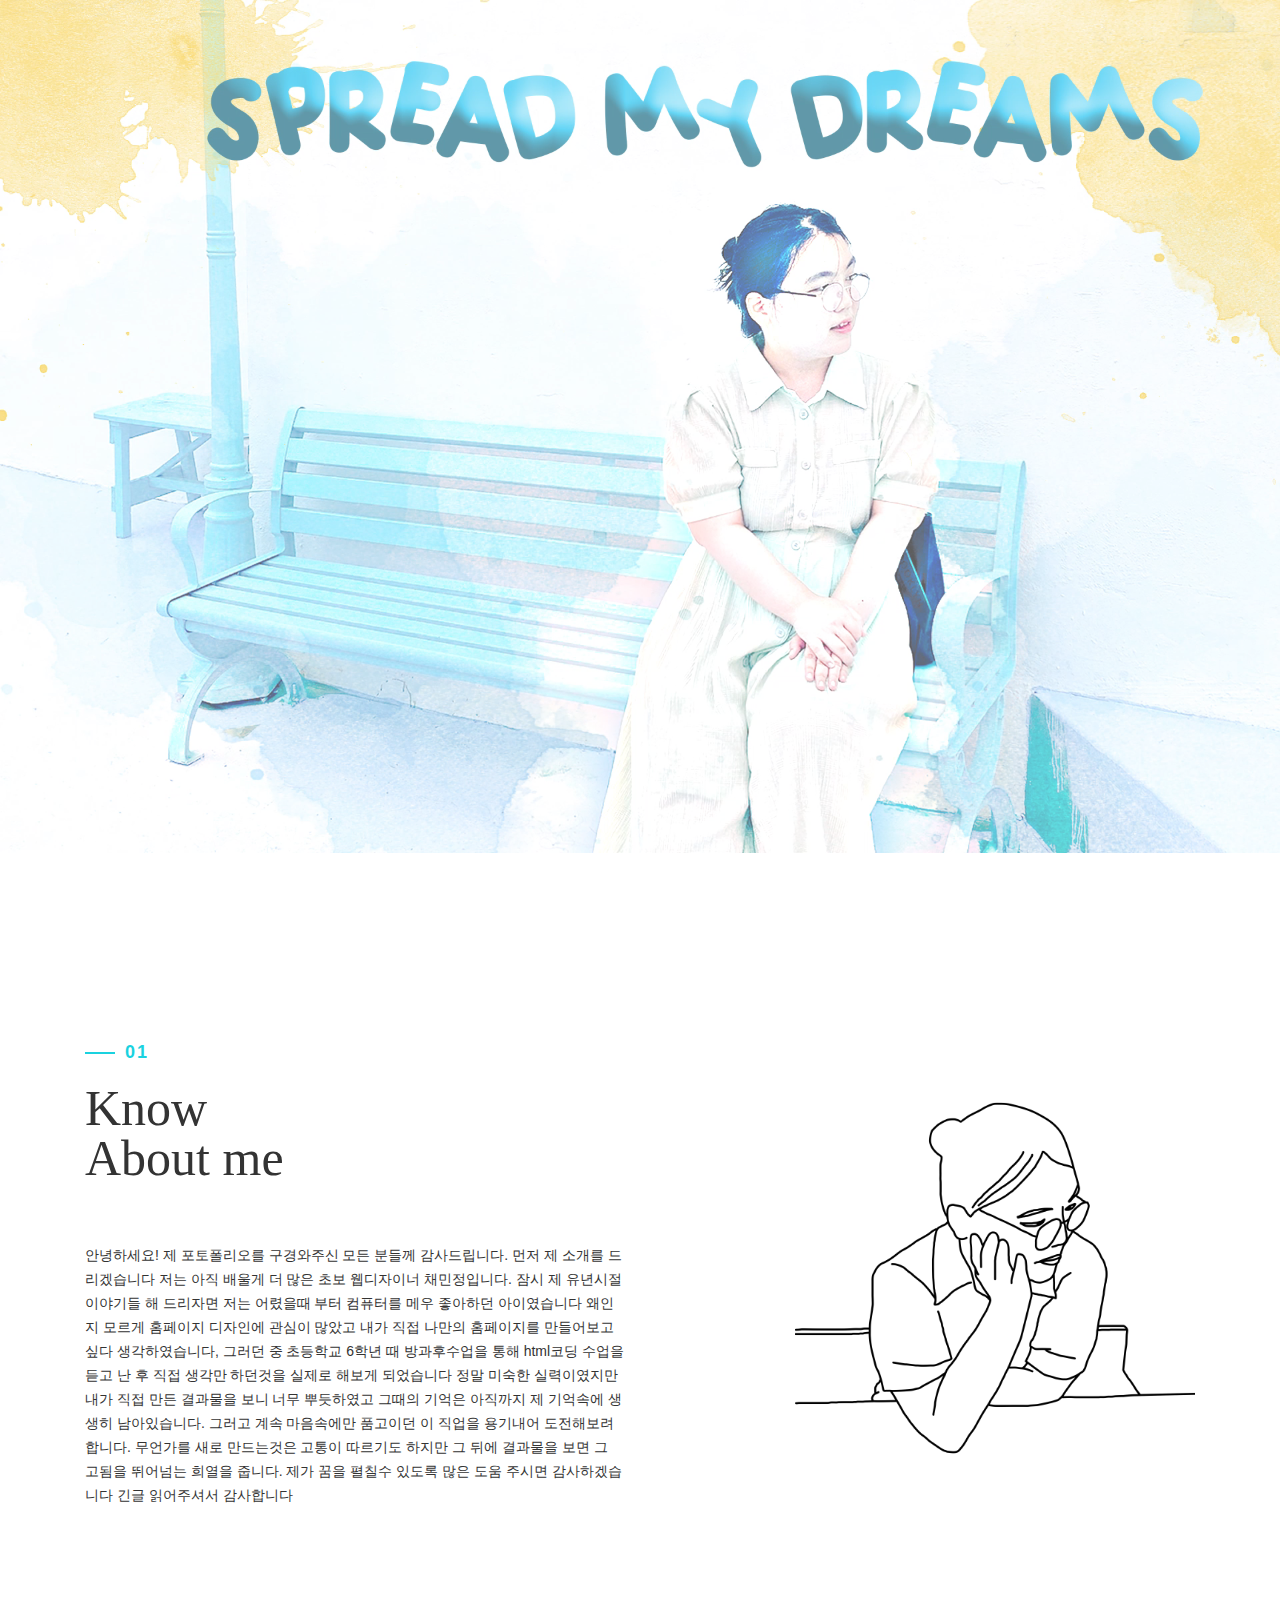
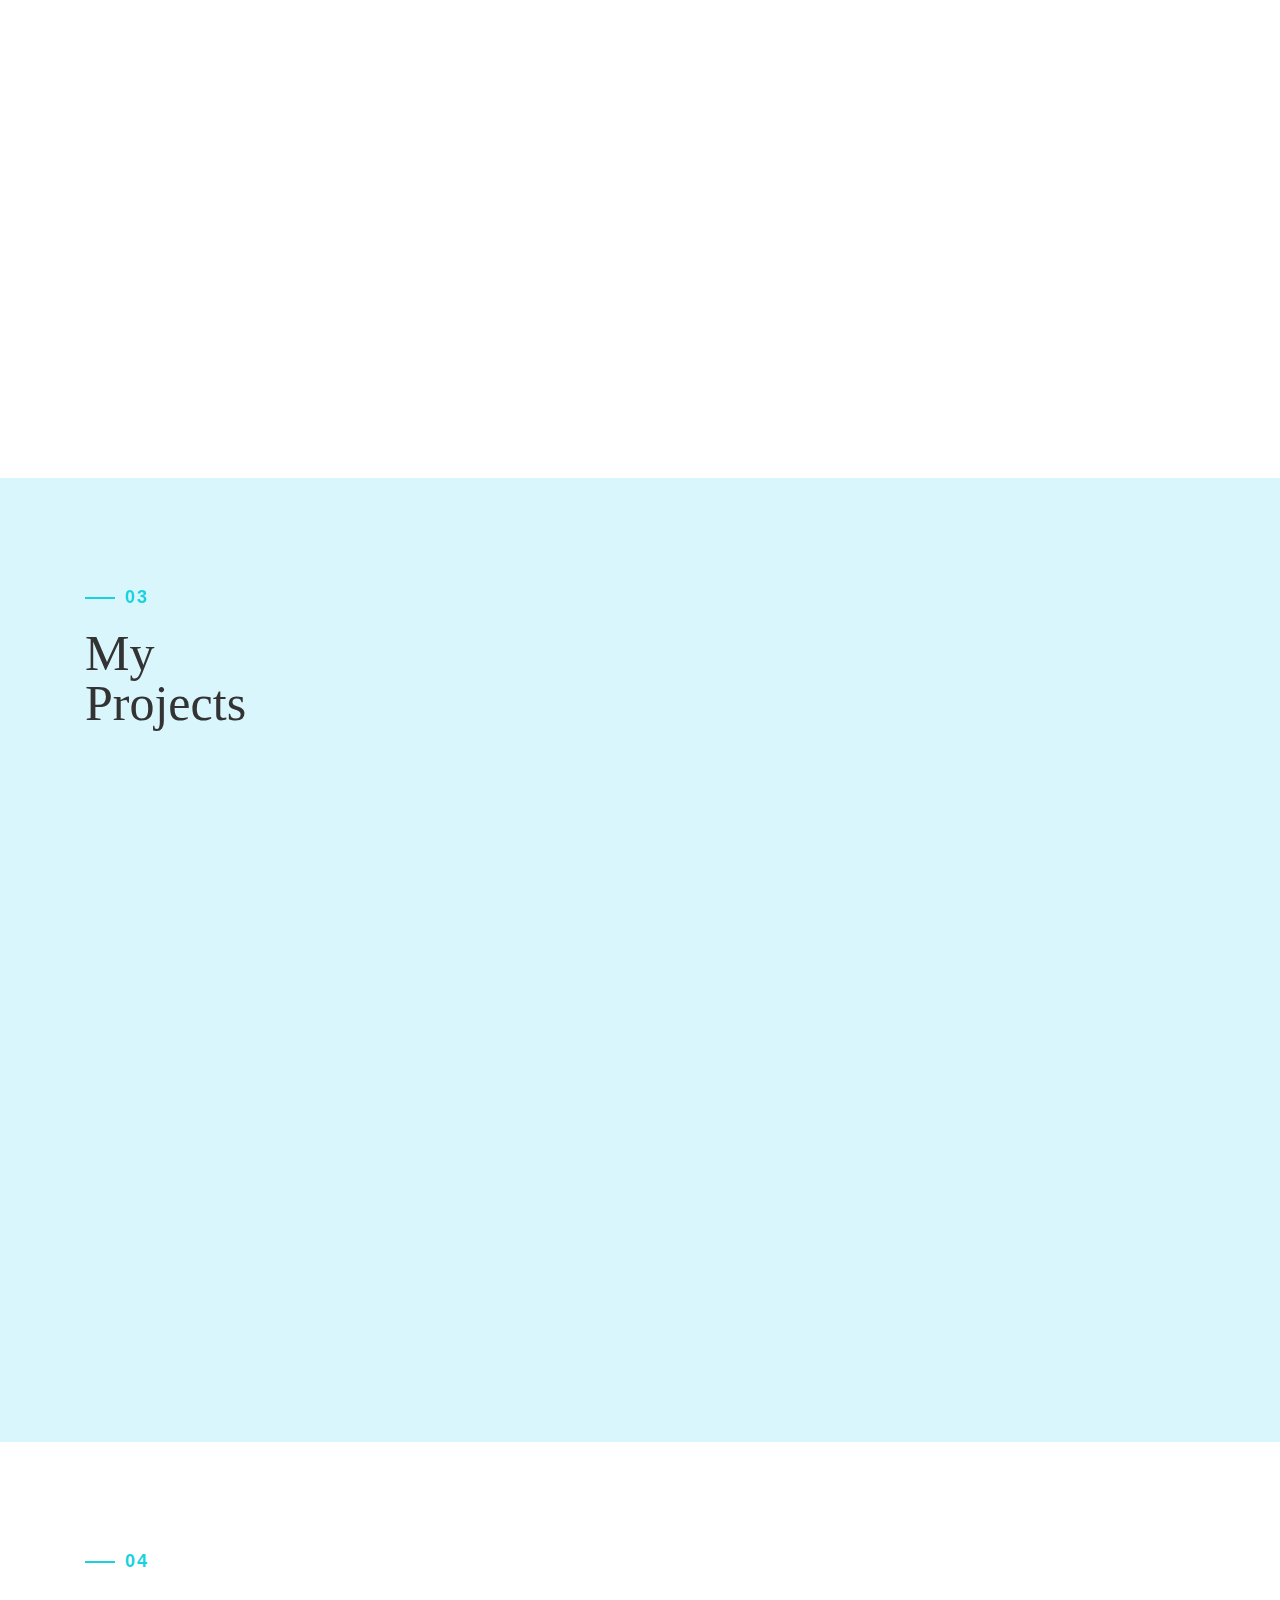
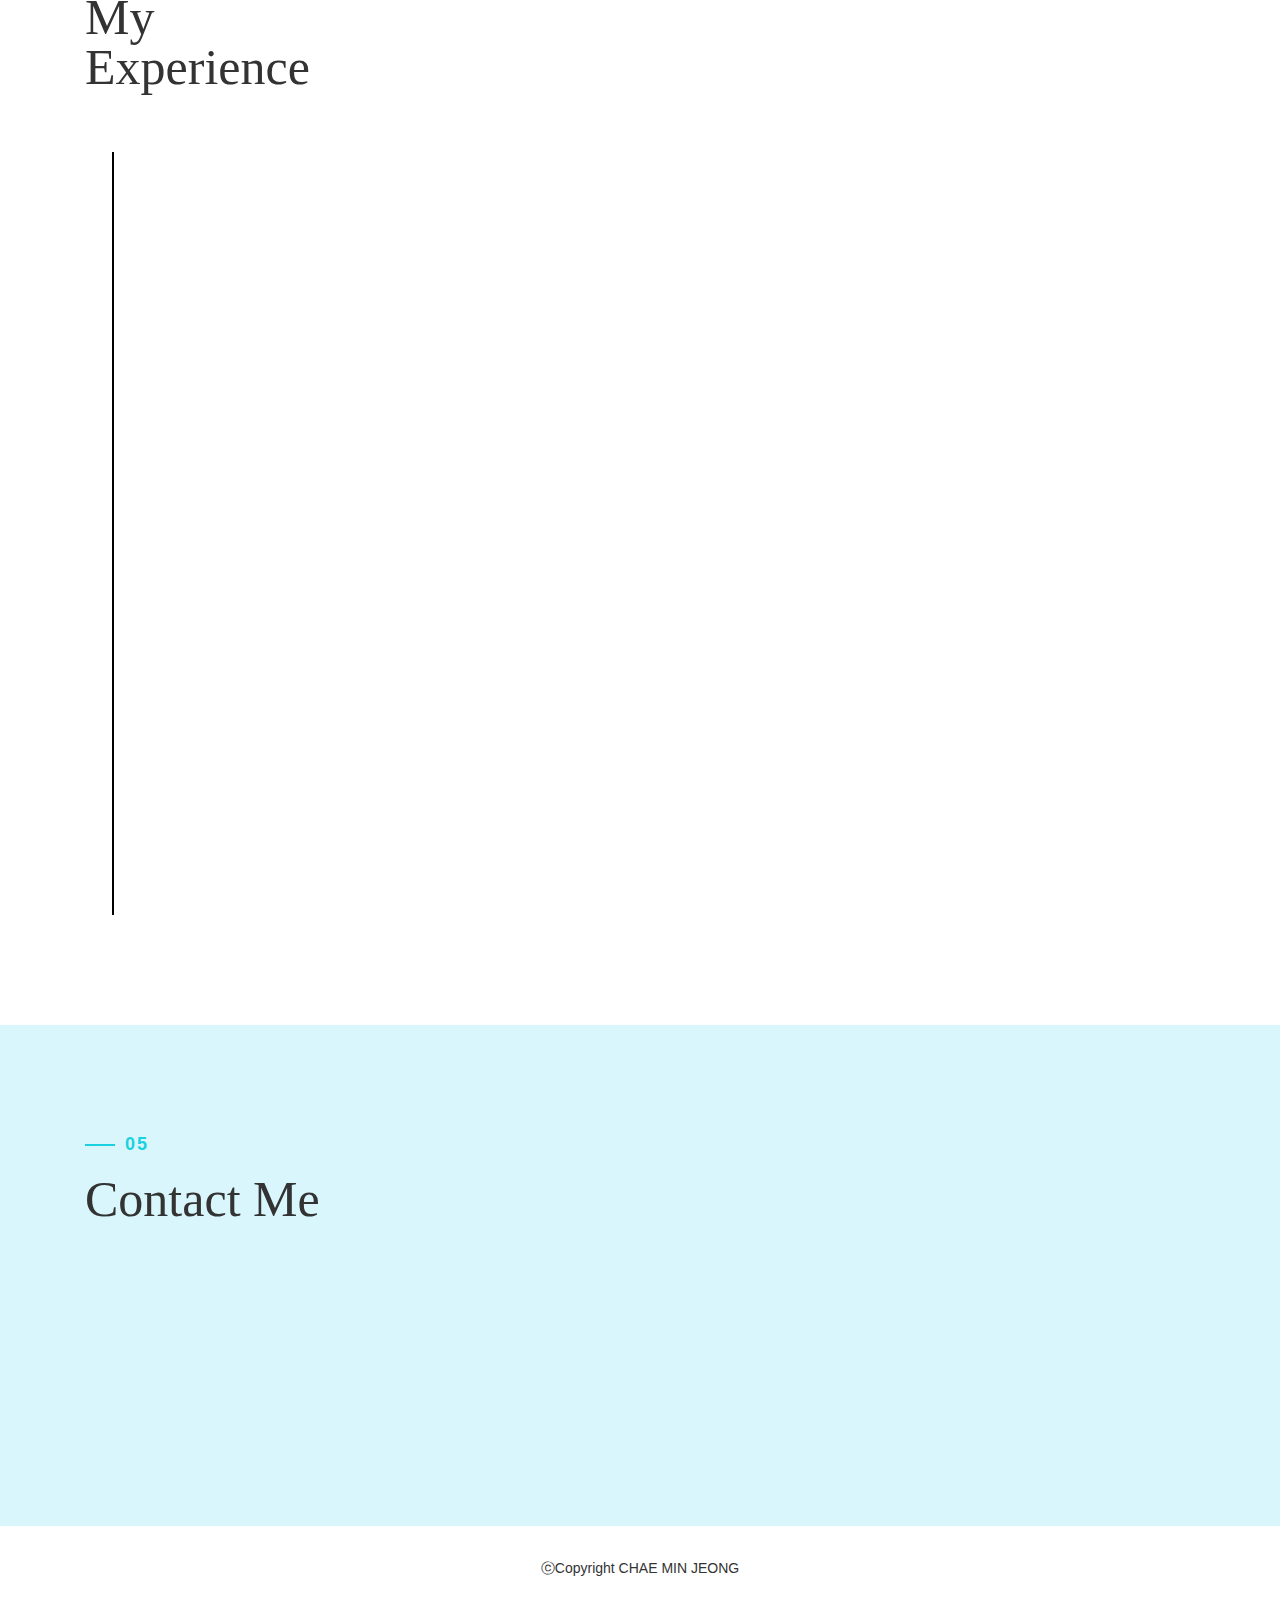
==== index.html @ 3c12cf96 "Add files via upload" ====
<!DOCTYPE html>
<html lang="en">

<head>
    <meta charset="utf-8">
    <meta http-equiv="X-UA-Compatible" content="IE=edge">
    <meta name="viewport" content="width=device-width, initial-scale=1">
    <title>CHAEMINJEONG</title>
    <link rel="icon" href="img/favicon.ico" type="image/x-icon">
    <!-- Bootstrap -->
    <link href="css/bootstrap.min.css" rel="stylesheet">
    <link href="ionicons/css/ionicons.min.css" rel="stylesheet">
    <link href="css/animate.min.css" rel="stylesheet">
    <link href="css/aos.css" rel="stylesheet">
    <!-- main style -->
    <link href="css/style.css" rel="stylesheet">
    <!-- HTML5 shim and Respond.js for IE8 support of HTML5 elements and media queries -->
    <!-- WARNING: Respond.js doesn't work if you view the page via file:// -->
    <!--[if lt IE 9]>
      <script src="https://oss.maxcdn.com/html5shiv/3.7.3/html5shiv.min.js"></script>
      <script src="https://oss.maxcdn.com/respond/1.4.2/respond.min.js"></script>
    <![endif]-->
</head>

<body>

    <!-- Preloader -->
    <div id="preloader">
        <div id="status">

            <div class="preloader" aria-busy="true" aria-label="Loading, please wait." role="progressbar">
            </div>

        </div>
    </div>
    <!-- ./Preloader -->

    <!-- home -->
    <div class="section" id="home" data-stellar-background-ratio="0.5">
        <video src="img/main.mp4" autoplay loop muted width="100%"></video>
    </div>
    <!-- ./home -->

    <!-- about -->
    <div class="section" id="about">
        <div class="container">
            <div class="col-md-6 text-div" data-aos="fade-up">
                <h4>01</h4>
                <h1 class="size-50">Know<br />About me</h1>
                <div class="h-50"></div>
                <p>
                    안녕하세요! 제 포토폴리오를 구경와주신 모든 분들께 감사드립니다. 먼저 제 소개를 드리겠습니다
                    저는 아직 배울게 더 많은 초보 웹디자이너 채민정입니다. 잠시 제 유년시절 이야기들 해 드리자면
                    저는 어렸을때 부터 컴퓨터를 메우 좋아하던 아이였습니다 왜인지 모르게 홈페이지 디자인에 관심이 많았고
                    내가 직접 나만의 홈페이지를 만들어보고 싶다 생각하였습니다, 그러던 중 초등학교 6학년 때 방과후수업을
                    통해 html코딩 수업을 듣고 난 후 직접 생각만 하던것을 실제로 해보게 되었습니다 정말 미숙한 실력이였지만
                    내가 직접 만든 결과물을 보니 너무 뿌듯하였고 그때의 기억은 아직까지 제 기억속에 생생히 남아있습니다.
                    그러고 계속 마음속에만 품고이던 이 직업을 용기내어 도전해보려 합니다. 무언가를 새로 만드는것은 고통이 따르기도
                    하지만 그 뒤에 결과물을 보면 그 고됨을 뛰어넘는 희열을 줍니다. 제가 꿈을 펼칠수 있도록 많은 도움 주시면 감사하겠습니다
                    긴글 읽어주셔서 감사합니다
                </p>
                <div class="h-50"></div>
                <div class="h-50"></div>
            </div>
            <div class="col-md-6 about-img-div">
                <img src="img/about.png" width="400" class="img-responsive" alt="" align="right" data-aos="fade-right"
                    data-aos-delay="0" />
            </div>
        </div>
    </div>
    <!-- ./about -->

    <!-- skill -->
    <div class="section" id="skill">
        <div class="container">
            <div class="col-md-12" data-aos="fade-up">
                <h4>02</h4>
                <h1 class="size-50">Skill</h1>
                <div class="h-50"></div>
            </div>
            <div class="col-md-3" data-aos="fade-up">
                <div class="chart" data-percent="85" data-aos="fade-up" data-aos-duration="1000">
                    <span class="title"><b>75%</b> <br> Photoshop</span>
                </div>
            </div>
            <div class="col-md-3" data-aos="fade-up">
                <div class="chart" data-percent="85" data-aos="fade-up" data-aos-duration="1000">
                    <span class="title"><b>75%</b> <br> Illustrator</span>
                </div>
            </div>
            <div class="col-md-3" data-aos="fade-up">
                <div class="chart" data-percent="70" data-aos="fade-up" data-aos-duration="1000">
                    <span class="title"><b>70%</b> <br> InDesign</span>
                </div>
            </div>
            <div class="col-md-3" data-aos="fade-up">
                <div class="chart" data-percent="80" data-aos="fade-up" data-aos-duration="1000">
                    <span class="title"><b>80%</b> <br> HTML/CSS</span>
                </div>
            </div>
        </div>
    </div>
    <!-- ./skill -->

    <!-- projects -->
    <div class="section" id="projects">
        <div class="container">
            <div class="col-md-12">
                <h4 class="color">03</h4>
                <h1 class="size-50 color">My <br /> Projects</h1>
            </div>
            <!-- main container -->
            <div class="main-container portfolio-inner clearfix">
                <!-- portfolio div -->
                <div class="portfolio-div">
                    <div class="portfolio">
                        <!-- portfolio_container -->
                        <div class="no-padding portfolio_container clearfix" data-aos="fade-up">
                            <!-- single work -->
                            <div class="col-md-12 brand1">
                                <div class="col-md-4 col-sm-6">
                                    <div class="portfolio_item"> <img src="img/portfolio/brand_image.jpg" alt="image"
                                            class="img-responsive" />

                                    </div>
                                </div>

                                <div class="col-md-8 col-sm-6">
                                    <div class="portfolio_item">
                                        <div class="portfolio_item">
                                            <div class="portfolio-border clearfix">
                                                <div class="item_info">
                                                    <h3>Fruits Factory</h3>
                                                    <p>
                                                        맛은물론 건강과 환경까지 생각한<br>
                                                        프리미엄 생과일주스 전문점 Fruits Factory 입니다
                                                    </p>
                                                    <p><a href="http://minjeongch.github.io/fruitsfactory"
                                                            target="_blank"
                                                            style="color:#333">http://minjeongch.github.io/fruitsfactory</a>
                                                    </p>
                                                    <div class="project_btn_box">
                                                        <a href="BI&BX/BI_BX_GUIDE.html" target="_blank"
                                                            class="project_btn">BI&amp;BX
                                                            Guide</a>
                                                        <a href="WEB GUIDE/WEB_GUIDE.html" target="_blank"
                                                            class="project_btn">Web Guide</a>
                                                        <a href="https://xd.adobe.com/view/3452b9d7-53e4-4ce3-bc5d-da7e7779f873-6101/"
                                                            target="_blank" class="project_btn">Mobile Site</a>
                                                        <a href="E-BOOK/e-book.html" target="_blank"
                                                            class="project_btn">E-Book</a>
                                                    </div>
                                                </div>
                                            </div>
                                        </div>
                                    </div>
                                </div>
                            </div>
                            <!-- end single work -->

                            <!-- single work -->
                            <div class="col-md-12 brand1">
                                <div class="col-md-4 col-sm-6">
                                    <div class="portfolio_item"> <img src="img/portfolio/bookcover_banner.jpg"
                                            alt="image" class="img-responsive" />

                                    </div>
                                </div>

                                <div class="col-md-8 col-sm-6">
                                    <div class="portfolio_item">
                                        <div class="portfolio_item">
                                            <div class="portfolio-border clearfix">
                                                <div class="item_info">
                                                    <h3>BOOK COVER</h3>
                                                    <p>
                                                        시간날때 조금씩 작업해본 책표지입니다<br>
                                                        주로 일러스트를 이용하여 작업하였고<br>
                                                        시간있으신 분들은 구경와주세요 감사합니다!
                                                    </p>
                                                    <div class="project_btn_box">
                                                        <a href="bookcover/bookcover.html" target="_blank"
                                                            class="project_btn">View Site</a>
                                                    </div>
                                                </div>
                                            </div>
                                        </div>
                                    </div>
                                </div>
                            </div>
                            <!-- end single work -->
                        </div>
                        <!-- end portfolio_container -->
                    </div>
                    <!-- portfolio -->
                </div>
                <!-- end portfolio div -->
            </div>
            <!-- end main container -->
        </div>
    </div>
    <!-- ./projects -->

    <!-- experience  -->
    <div class="section" id="experience">
        <div class="container">
            <div class="col-md-12">
                <h4>04</h4>
                <h1 class="size-50">My <br>Experience</h1>
                <div class="h-50"></div>
            </div>
            <div class="col-md-12">
                <ul class="timeline">
                    <li class="timeline-event" data-aos="fade-up">
                        <label class="timeline-event-icon"></label>
                        <div class="timeline-event-copy">
                            <p class="timeline-event-thumbnail">March 2014 - February 2017</p>
                            <h3>High School</h3>
                            <h4>Yemoon Girl's high school</h4>
                            <p>
                                예문여자고등학교를 2014년 3월에 입학하여 2017년 2월에 졸업하였습니다
                            </p>
                        </div>
                    </li>
                    <li class="timeline-event" data-aos="fade-up" data-aos-delay=".2">
                        <label class="timeline-event-icon"></label>
                        <div class="timeline-event-copy">
                            <p class="timeline-event-thumbnail">March 2017 - February 2021</p>
                            <h3>Kosin University</h3>
                            <h4>Depart of Food and Nutrition</h4>
                            <p>
                                2017년 3월 영도구에 위치한 고신대학교 식품영양학과를 입학하여 2021년 2월 졸업하였습니다<br>
                                현재 영양사자격증과 위생사 자격증을 소지중입니다
                            </p>
                        </div>
                    </li>
                    <li class="timeline-event" data-aos="fade-up" data-aos-delay=".4">
                        <label class="timeline-event-icon"></label>
                        <div class="timeline-event-copy">
                            <p class="timeline-event-thumbnail">March 2022 - August 2022</p>
                            <h3>Narae Design Academy</h3>
                            <h4>Take a step as a Web Designer</h4>
                            <p>
                                2022년 3월 28일 부터 2022년 8월 24일 까지 진행된 나래디자인학원 웹컨텐츠(UI&UX,영상편집)&쇼핑몰제작 과정을 수료하였습니다
                            </p>
                        </div>
                    </li>
                </ul>
            </div>
        </div>
    </div>
    <!-- ./experience -->

    <!-- contact -->
    <div class="section" id="contact">
        <div class="container">
            <div class="col-md-12">
                <h4>05</h4>
                <h1 class="size-50">Contact Me</h1>
                <div class="h-50"></div>
            </div>
            <div class="col-md-4" data-aos="fade-up">
                <i class="ion-android-phone-portrait"></i>
                <h3>Phone Number</h3>
                <p>+82 010 9439 8379</p>
            </div>
            <div class="col-md-4" data-aos="fade-up">
                <i class="ion-android-home"></i>
                <h3>Adress</h3>
                <p>
                    부산광역시 남구 홍곡로 343
                </p>
            </div>
            <div class="col-md-4" data-aos="fade-up">
                <i class="ion-ios-email"></i>
                <h3>Email</h3>
                <p>coalswjd1998@naver.com</p>
            </div>
        </div>
    </div>
    <!-- ./contact -->

    <!-- footer -->
    <div class="section" id="footer">
        <div class="container">
            <div class="col-md-12">
                <p>ⓒCopyright CHAE MIN JEONG</p>
            </div>
        </div>
    </div>
    <!-- ./contact -->

    <!-- jQuery -->
    <script src="js/jquery.js"></script>
    <!--  plugins  -->
    <script src="js/bootstrap.min.js"></script>
    <script src="js/plugins.js"></script>
    <script src="js/aos.js"></script>
    <script src="js/jquery.form.js"></script>
    <script src="js/jquery.validate.min.js"></script>
    <script src="js/jquery.easypiechart.min.js"></script>
    <!--차트 제이쿼리 소스-->

    <!--  main script  -->
    <script src="js/custom.js"></script>

</body>

</html>
---- css/style.css ----
/*
* Resume template
* Created by : Ahmed Essa
* website : www.ahmedessa.net
*/


/* Table of Content
==================================================
	- Google fonts & font family -
	- typography -
	- General -
    - Preloader -
	- Header -
    - home section -
    - About section -
    - projects section -
    - Skill section -
    - experience section -
    - Contact section -
    - Responsive media queries -
*/


/* Google fonts & font family
==================================================*/

@font-face {
    font-family: 'EarlyFontDiary';
    src: url('https://cdn.jsdelivr.net/gh/projectnoonnu/noonfonts_220508@1.0/EarlyFontDiary.woff2') format('woff2');
    font-weight: normal;
    font-style: normal;
}

@font-face {
    font-family: 'PyeongChangPeace-Light';
    src: url('https://cdn.jsdelivr.net/gh/projectnoonnu/noonfonts_2206-02@1.0/PyeongChangPeace-Light.woff2') format('woff2');
    font-weight: 300;
    font-style: normal;
}

/*
font-family: 'Lato', sans-serif;
font-family: 'Open Sans', sans-serif;
font-family: 'EarlyFontDiary';
*/


/* typography
==================================================*/

h1 {
    font-family: 'PyeongChangPeace-Light';
    font-size: 80px;
    line-height: 150%;
}

h4 {
    font-family: 'Lato', sans-serif;
    text-transform: capitalize;
    letter-spacing: 2px;
    position: relative;
    color: #1ad2df;
    margin-left: 40px;
    font-weight: 700;
}

h4:before {
    position: absolute;
    width: 30px;
    left: -40px;
    content: "";
    display: block;
    height: 2px;
    background: #1ad2df;
    top: 9px;
}


/* General
==================================================*/

body {
    font-family: 'Open Sans', sans-serif;
    font-size: 14px;
    line-height: 24px;
}

.size-50 {
    font-size: 50px;
    line-height: 50px
}

.h-50 {
    height: 50px;
}


/* preloader
==================================================*/

#preloader {
    position: fixed;
    top: 0;
    left: 0;
    right: 0;
    bottom: 0;
    background-color: #fff;
    z-index: 10000
}

#status,
.preloader {
    top: 50%;
    left: 50%;
    position: absolute
}

#status {
    width: 100px;
    height: 100px;
    background-repeat: no-repeat;
    background-position: center;
    margin: -50px 0 0 -50px
}

.preloader {
    height: 40px;
    width: 40px;
    margin-top: -20px;
    margin-left: -20px
}

.preloader:before {
    content: "";
    display: block;
    position: absolute;
    left: -1px;
    top: -1px;
    height: 100%;
    width: 100%;
    -webkit-animation: rotation 1s linear infinite;
    animation: rotation 1s linear infinite;
    border: 2px solid #425BB5;
    border-top: 2px solid transparent;
    border-radius: 100%
}

.preloader>.icon {
    position: absolute;
    top: 50%;
    left: 50%;
    height: 25px;
    width: 10.6px;
    margin-top: -12.5px;
    margin-left: -5.3px;
    -webkit-animation: wink 1s ease-in-out infinite alternate;
    animation: wink 1s ease-in-out infinite alternate
}

@media only screen and (min-width:768px) {
    .preloader {
        height: 60px;
        width: 60px;
        margin-top: -30px;
        margin-left: -30px
    }

    .preloader:before {
        left: -2px;
        top: -2px;
        border-width: 2px
    }

    .preloader>.icon {
        height: 37.5px;
        width: 15.9px;
        margin-top: -18.75px;
        margin-left: -7.95px
    }
}

@media only screen and (min-width:1200px) {
    .preloader {
        height: 60px;
        width: 60px;
        margin-top: -30px;
        margin-left: -30px
    }

    .preloader>.icon {
        height: 50px;
        width: 21.2px;
        margin-top: -25px;
        margin-left: -10.6px
    }
}

@-webkit-keyframes rotation {
    from {
        -webkit-transform: rotate(0);
        transform: rotate(0)
    }

    to {
        -webkit-transform: rotate(359deg);
        transform: rotate(359deg)
    }
}

@keyframes rotation {
    from {
        -webkit-transform: rotate(0);
        transform: rotate(0)
    }

    to {
        -webkit-transform: rotate(359deg);
        transform: rotate(359deg)
    }
}

@-webkit-keyframes wink {
    from {
        opacity: 0
    }

    to {
        opacity: 1
    }
}

@keyframes wink {
    from {
        opacity: 0
    }

    to {
        opacity: 1
    }
}


/* Header
==================================================*/

header {
    text-align: center;
    -webkit-transition: all .5s;
    transition: all .5s;
    height: 65px;
}

nav ul {
    display: inline-block;
    padding-left: 0;
    list-style: none;
    padding: 20px;
    margin-bottom: 0;
    -webkit-transition: all .5s;
    transition: all .5s;
}

nav li {
    display: inline-block;
    margin: 10px;
}

nav li a {
    text-transform: uppercase;
    letter-spacing: 2px;
    color: #444;
    font-size: 11px;
    font-weight: bold;
}

.bg-nav {
    background: #fff;
    border-bottom: 1px solid #f3f3f3
}

.bg-nav ul {
    padding: 10px 0;
}

a:focus {
    color: #444;
    text-decoration: none;
}

a:hover {
    color: #425BB5;
    text-decoration: none;
}

a.active {
    color: #425BB5;
}


/* home section
==================================================*/

#home video {
    display: block;
}

.table-cell {
    display: table-cell;
    vertical-align: middle;
}

.disply-table {
    display: table;
    height: 100vh;
}


/* about section
==================================================*/

#about {
    padding: 100px 0;
}

.about-img-div img {
    margin: 0 auto;
}

.about-border {
    position: absolute;
    border: 10px solid #425BB5;
    width: 400px;
    height: 400px;
    top: 40px;
    left: 50px;
    z-index: 1
}

.text-div {
    margin-top: 80px;
}

/* skill section
==================================================*/
#skill {
    padding: 100px 0;
}

.chart {
    width: 100%;
    text-align: center;
    position: relative;
}

.chart span.title {
    position: absolute;
    display: block;
    width: 100%;
    text-align: center;
    top: 50%;
    transform: translateY(-50%);
}

.chart span.title b {
    font-size: 20px;
}


/* projects section
==================================================*/

#projects {
    padding: 100px 0;
    background: #d9f6fc;
}

.portfolio .categories-grid span {
    font-size: 30px;
    margin-bottom: 30px;
    display: inline-block;
}

.portfolio .categories-grid .categories ul li {
    list-style: none;
    margin: 20px 0;
}

.portfolio .categories-grid .categories ul li a {
    display: inline-block;
    color: #60606e;
    padding: 0 10px;
    margin: 0 14px;
    -webkit-transition: all .2s ease-in-out .2s;
    transition: all .2s ease-in-out .2s;
}

.portfolio .categories-grid .categories ul li a:hover,
.portfolio .categories-grid .categories ul li a:focus {
    text-decoration: none;
}

.portfolio .categories-grid .categories ul li a.active {
    background-color: #1ad2df;
    padding: 0px 20px;
    color: white;
    text-decoration: none;
}

.portfolio_filter {
    padding-left: 0;
}

.portfolio_item {
    position: relative;
    overflow: hidden;
    display: block;
    margin-bottom: 30px;
}

.portfolio_item .portfolio_item_hover {
    position: absolute;
    top: 0px;
    left: 0px;
    height: 100%;
    width: 100%;
    background-color: #425BB5;
    -webkit-transform: translateY(100%);
    transform: translateY(100%);
    opacity: 0;
    -webkit-transition: all .2s ease-in-out;
    transition: all .2s ease-in-out;
    color: #333;
}

.portfolio_item .portfolio_item_hover .item_info {
    text-align: center;
    position: absolute;
    top: 50%;
    left: 50%;
    -webkit-transform: translate(-50%, -50%);
    transform: translate(-50%, -50%);
    padding: 10px;
    width: 100%;
    font-weight: bold;
}

.portfolio_item .portfolio_item_hover .item_info span {
    display: block;
    color: #fff;
    font-size: 18px;
    -webkit-transform: translateY(-100px);
    transform: translateY(-100px);
    -webkit-transition: all .3s ease-in-out .3s;
    transition: all .3s ease-in-out .3s;
    opacity: 0;
}

.portfolio_item .portfolio_item_hover .item_info em {
    font-style: normal;
    display: inline-block;
    background-color: #1ad2df;
    padding: 5px 20px;
    color: #fff;
    margin-top: 10px;
    -webkit-transform: translateY(100px);
    transform: translateY(100px);
    -webkit-transition: all .3s ease-in-out .3s;
    transition: all .3s ease-in-out .3s;
    opacity: 0;
    font-size: 10px;
    letter-spacing: 2px;
}

.portfolio_item:hover .portfolio_item_hover {
    opacity: 1;
    -webkit-transform: translateX(0);
    transform: translateX(0);
}

.portfolio_item:hover .item_info em,
.portfolio_item:hover .item_info span {
    opacity: 1;
    -webkit-transform: translateX(0);
    transform: translateX(0);
}

.portfolio .categories-grid .categories ul li {
    float: left;
}

.portfolio .categories-grid .categories ul li a {
    padding: 0 10px;
    -webkit-transition: all .2s ease-in-out .2s;
    transition: all .2s ease-in-out .2s;
}

.portfolio_filter {
    padding-left: 0;
    display: inline-block;
    margin: 0 auto;
    text-align: center;
}

.portfolio-padding {
    padding: 50px 0;
}

.portfolio-inner {
    padding-bottom: 0 !important;
    padding-top: 227px;
}

.portfolio_container .col-md-12 {
    padding-left: 0;
    padding-right: 0;
}

.project_btn {
    display: inline-block;
    padding: 5px 20px;
    background: #1ad2df;
    color: #fff;
}

.project_btn:hover {
    color: #1ad2df;
    background: #fff;
}

.project_btn_box {
    text-align: left;
    padding-top: 20px;
}


/* experience section
==================================================*/

#experience {
    padding: 100px 0;
}

.experience-row {
    padding: 20px 0;
    border-bottom: 1px solid #ddd;
}

.experience-row h3 {
    font-family: 'Lato', sans-serif;
    text-transform: capitalize;
    letter-spacing: 2px;
    color: #425BB5;
    font-size: 16px;
    font-weight: bold
}

.experience-row p {
    color: #888;
    margin-top: 20px;
    font-size: 15px;
}

.experience-row .date {
    color: #000;
    font-size: 17px;
}

.timeline {
    padding-left: 0;
    list-style: none;
    position: relative;
}

.timeline:before {
    background-color: black;
    content: '';
    margin-left: -1px;
    position: absolute;
    top: 0;
    left: 2em;
    width: 2px;
    height: 100%;
}

.timeline-event {
    position: relative;
}

.timeline-event:hover .timeline-event-icon {
    -webkit-transform: rotate(-45deg);
    transform: rotate(-45deg);
    background-color: #1ad2df;
}

.timeline-event:hover .timeline-event-thumbnail {
    box-shadow: inset 40em 0 0 0 #1ad2df;
}

.timeline-event-copy {
    padding: 2em;
    position: relative;
    top: -1.875em;
    left: 4em;
    width: 100%;
}

.timeline-event-copy h3 {
    font-size: 1.75em;
}

.timeline-event-copy h4 {
    font-size: 1.2em;
    margin-bottom: 1.2em;
}

.timeline-event-copy strong {
    font-weight: 700;
}

.timeline-event-copy p:not(.timeline-event-thumbnail) {
    padding-bottom: 1.2em;
}

.timeline-event-icon {
    -webkit-transition: -webkit-transform 0.2s ease-in;
    transition: -webkit-transform 0.2s ease-in;
    transition: transform 0.2s ease-in;
    transition: transform 0.2s ease-in, -webkit-transform 0.2s ease-in;
    -webkit-transform: rotate(45deg);
    transform: rotate(45deg);
    background-color: #1ad2df;
    outline: 10px solid #f3f3f3;
    display: block;
    margin: 0.5em 0.5em 0.5em -0.5em;
    position: absolute;
    top: 0;
    left: 2em;
    width: 1em;
    height: 1em;
}

.timeline-event-thumbnail {
    -moz-transition: box-shadow 0.5s ease-in 0.1s;
    -o-transition: box-shadow 0.5s ease-in 0.1s;
    -webkit-transition: box-shadow 0.5s ease-in;
    -webkit-transition: box-shadow 0.5s ease-in 0.1s;
    transition: box-shadow 0.5s ease-in 0.1s;
    color: white;
    font-size: 12px;
    font-weight: bold;
    background-color: black;
    box-shadow: inset 0 0 0 0em #1ad2df;
    display: inline-block;
    margin-bottom: 1.2em;
    padding: 0.25em 1em 0.2em 1em;
}


/* contact
==================================================*/

#contact {
    padding: 100px 0;
    background: #d9f6fc;
}

#contact-form input,
#contact-form textarea {
    height: 50px;
    margin-bottom: 10px;
    border-radius: 0;
}

#contact-form label {
    display: block;
    margin-bottom: .2em;
    font-size: 13px;
    line-height: 13px;
    font-size: 1.3rem;
    line-height: 1.3rem;
    color: #000;
}

#contact-form label.error {
    margin-top: 10px;
    margin-bottom: 1em;
    font-size: 12px;
    line-height: 12px;
    font-size: 1.2rem;
    line-height: 1.2rem;
    color: #D33E43;
    margin-left: 10px
}

#contact .col-md-4 {
    text-align: center;
}

#contact i {
    font-size: 50px;
}


/* footer
==================================================*/

#footer {
    padding: 30px 0;
}

#footer p {
    margin-bottom: 0;
    text-align: center;
}


/* Responsive media queries
==================================================*/

@media (max-width: 991px) {
    .portfolio .categories-grid .categories ul li a {
        padding: 0 2px;
    }

    .project_btn {
        margin: 2px;
    }
}

@media (max-width: 768px) {
    .timeline-event-copy {
        width: 90%;
        left: 2em;
    }
}

@media (max-width: 500px) {
    h1 {
        font-family: 'Playfair Display', serif;
        font-size: 50px;
        line-height: 50px;
    }

    #home,
    .disply-table {
        height: 600px;
    }

    .about-border {
        width: 265px;
    }

    .portfolio .categories-grid .categories ul li {
        list-style: none;
        margin: 10px 0;
    }
}

@media (max-width: 425px) {
    nav ul {
        padding: 20px 0;
    }

    nav li {
        margin: 6px;
    }

    nav li a {
        font-size: 10px;
    }
}

@media (max-width: 374px) {
    nav ul {
        width: 100%;
    }

    nav {
        display: none;
    }

    .about-border {
        display: none;
    }
}

@media (max-width: 320px) {
    header {
        height: auto;
    }
}
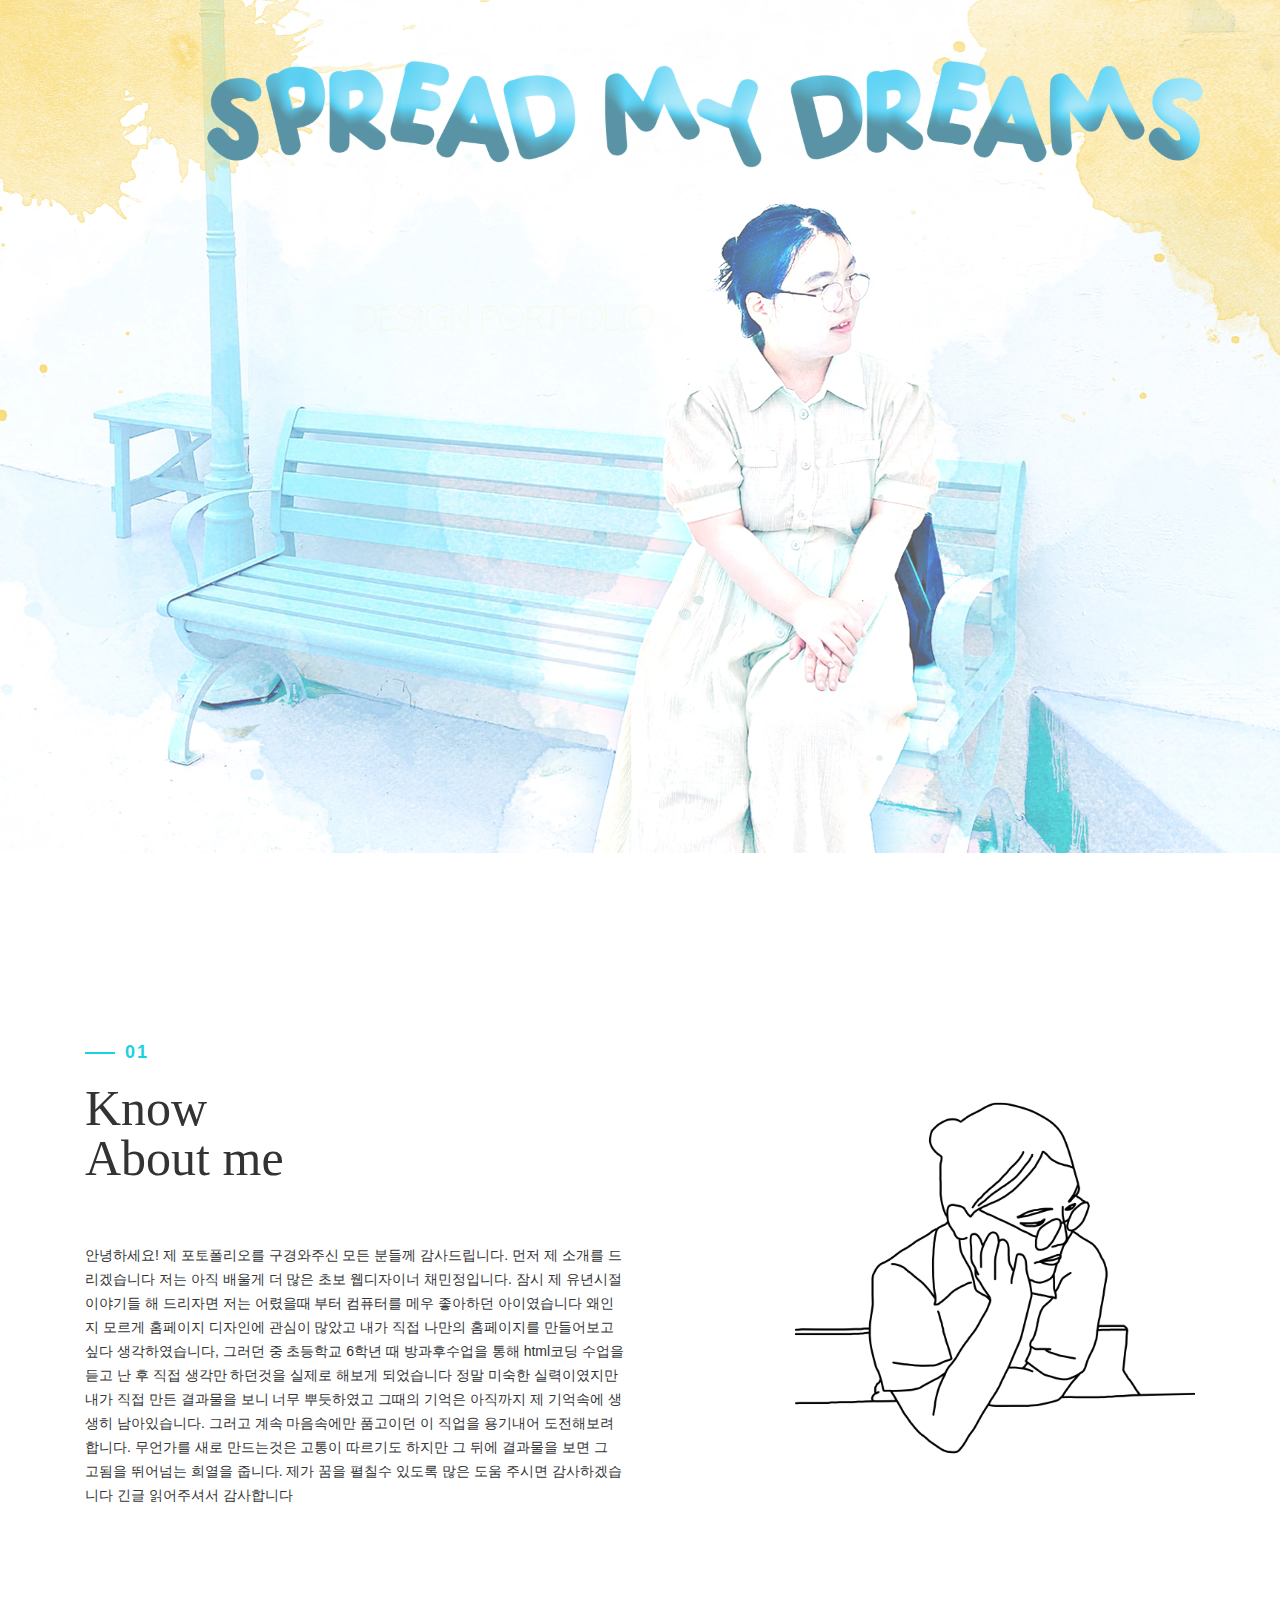
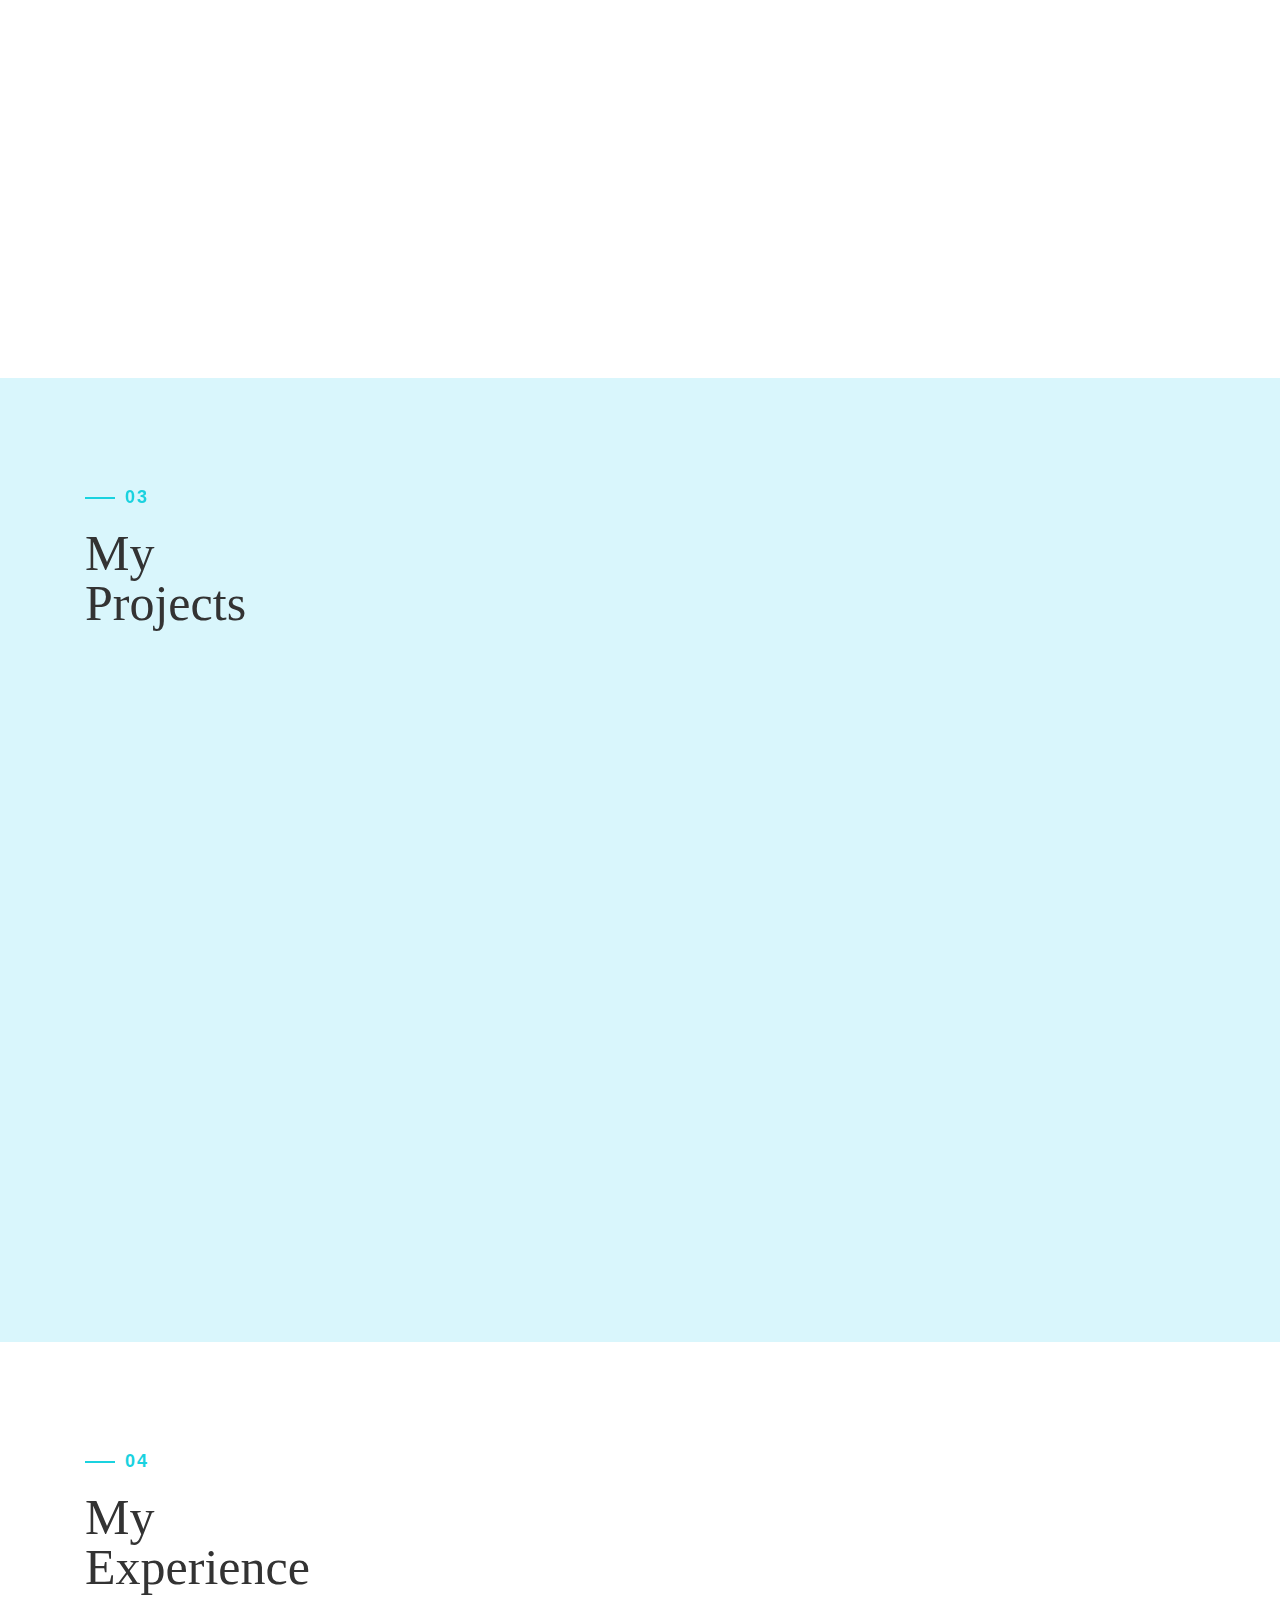
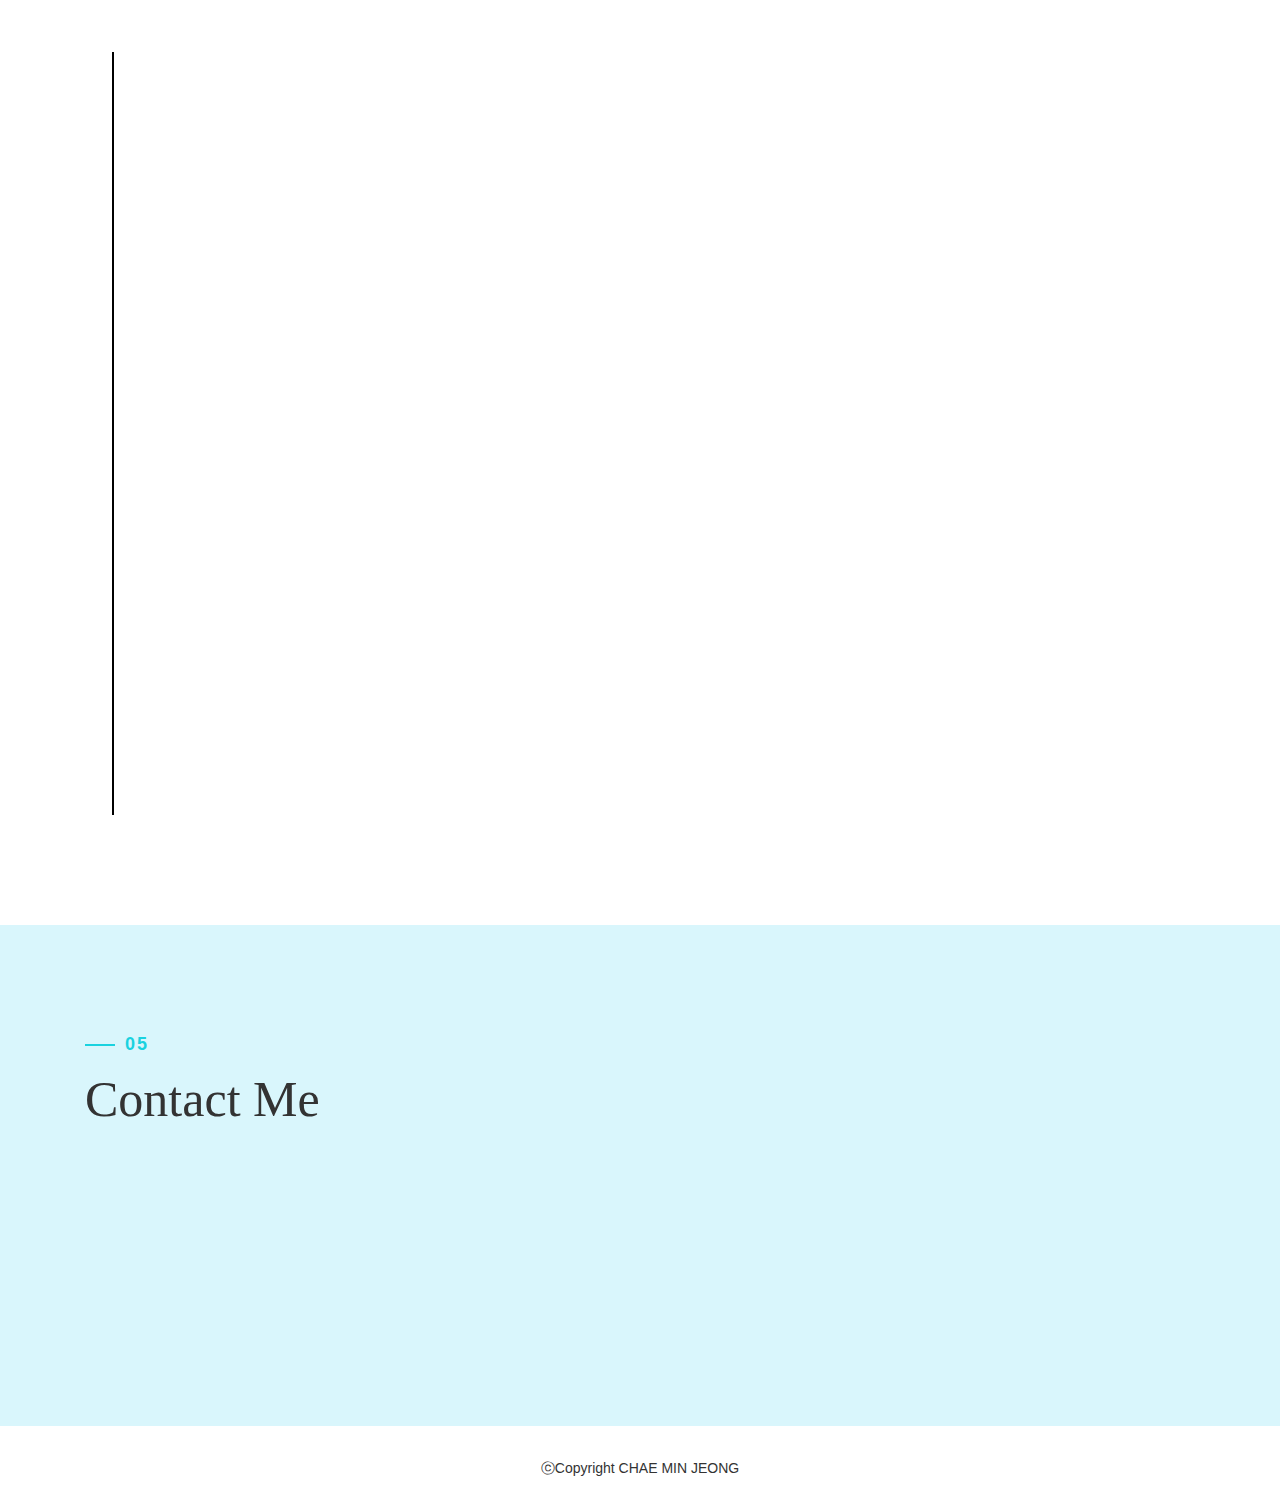
==== commit c1a3074e: "Add files via upload" ====
--- a/index.html
+++ b/index.html
@@ -59,8 +59,6 @@
                     하지만 그 뒤에 결과물을 보면 그 고됨을 뛰어넘는 희열을 줍니다. 제가 꿈을 펼칠수 있도록 많은 도움 주시면 감사하겠습니다
                     긴글 읽어주셔서 감사합니다
                 </p>
-                <div class="h-50"></div>
-                <div class="h-50"></div>
             </div>
             <div class="col-md-6 about-img-div">
                 <img src="img/about.png" width="400" class="img-responsive" alt="" align="right" data-aos="fade-right"
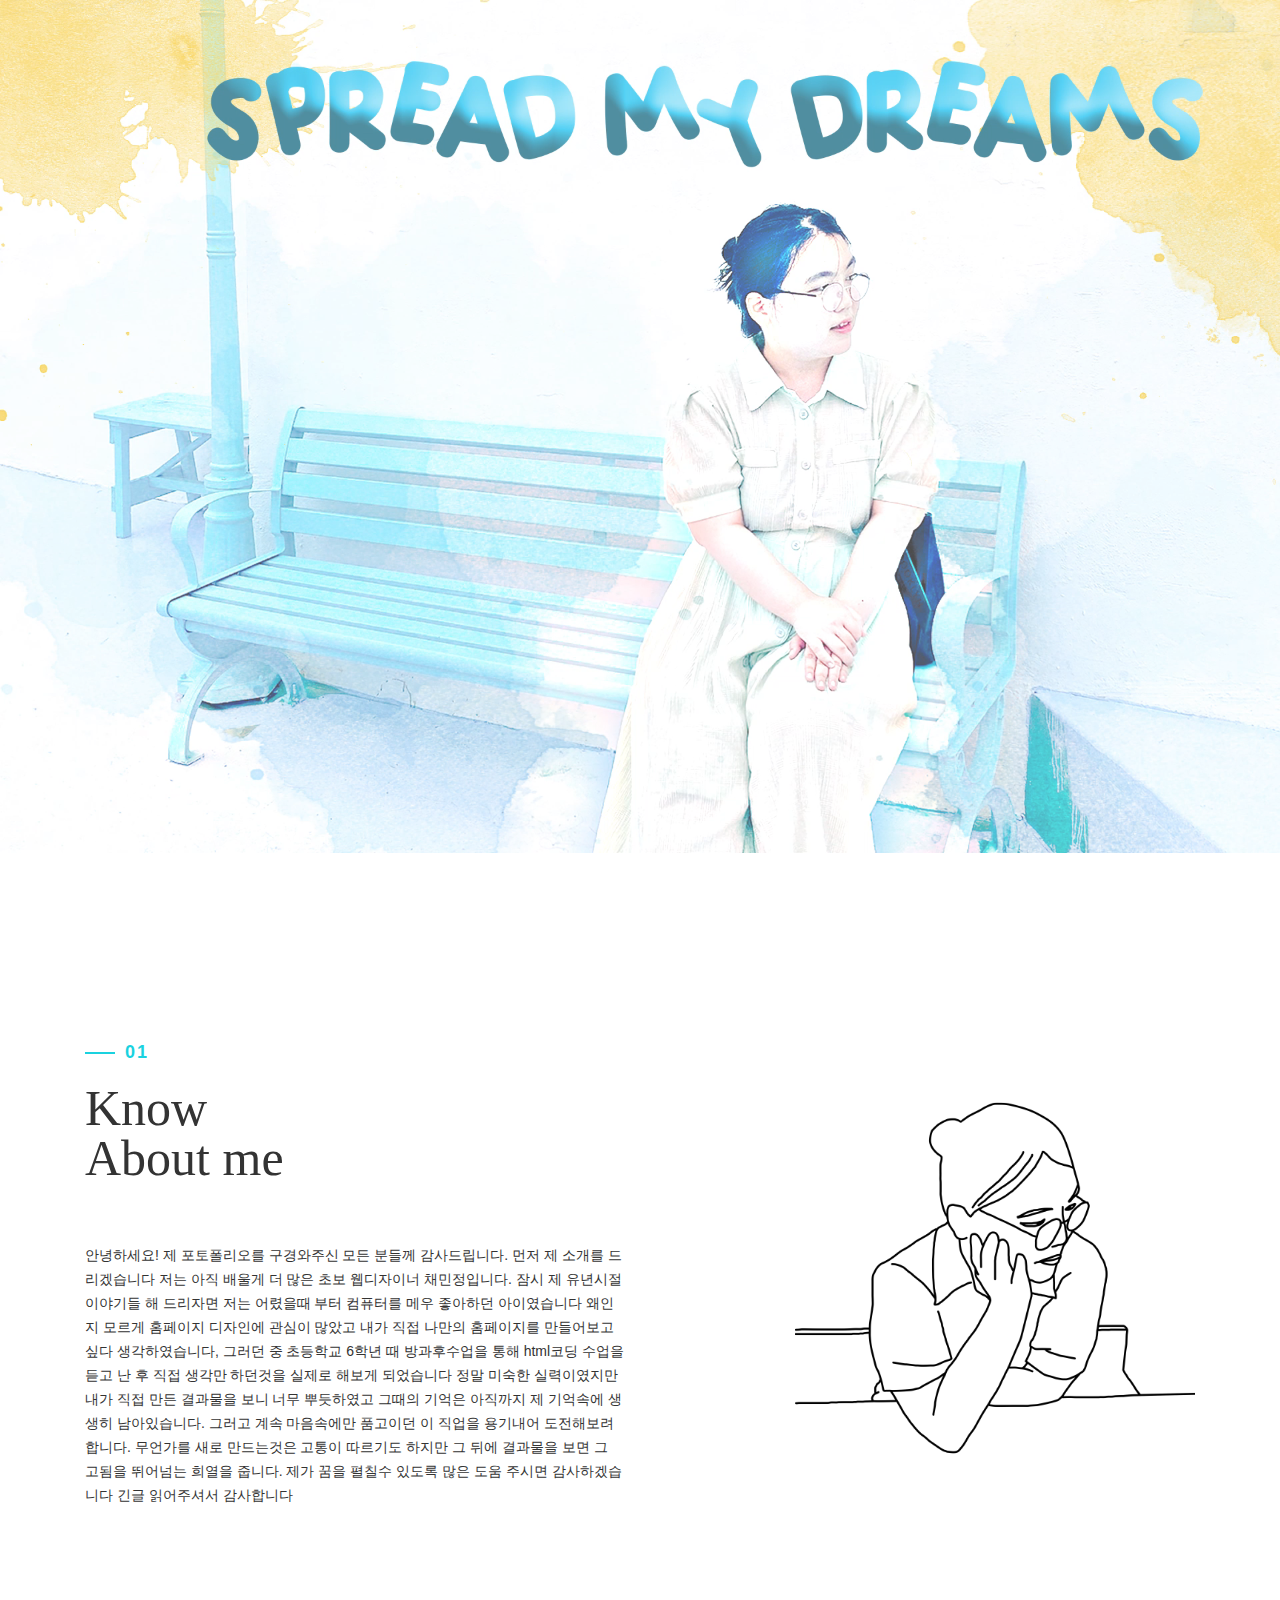
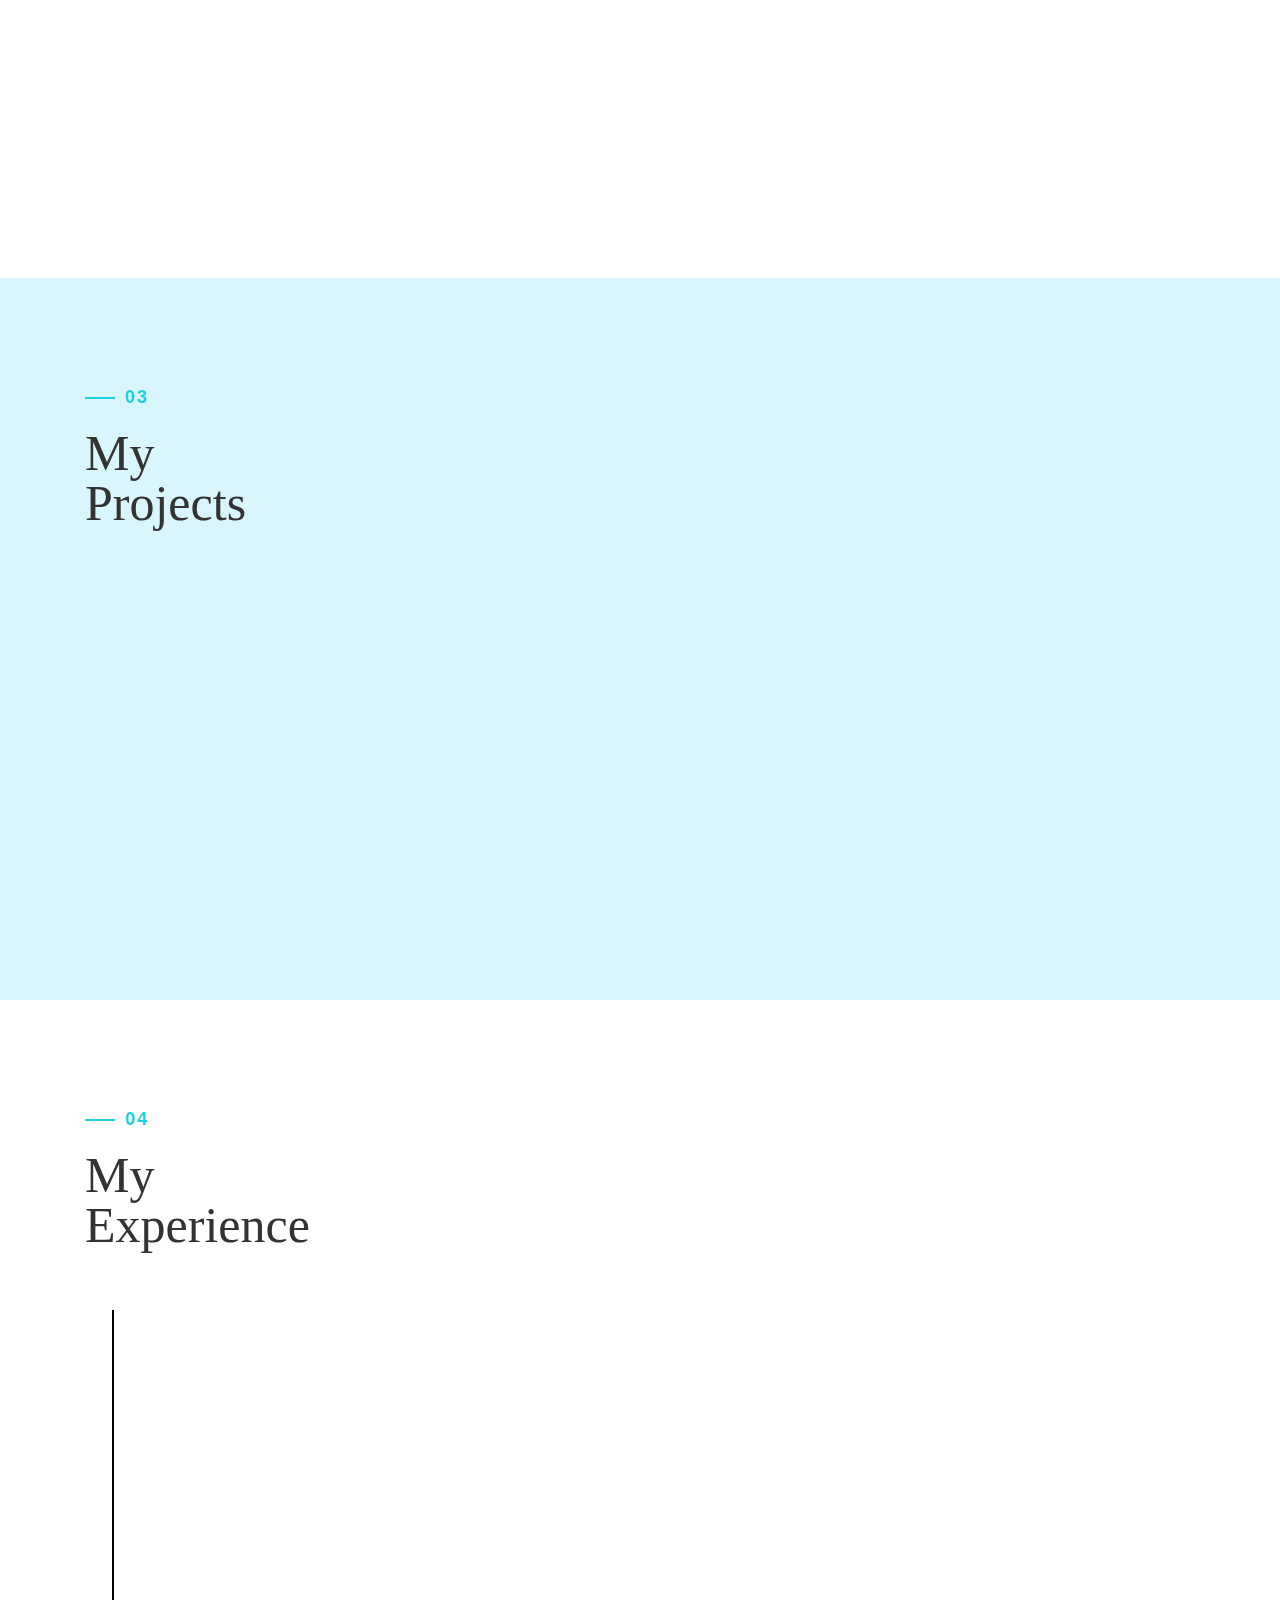
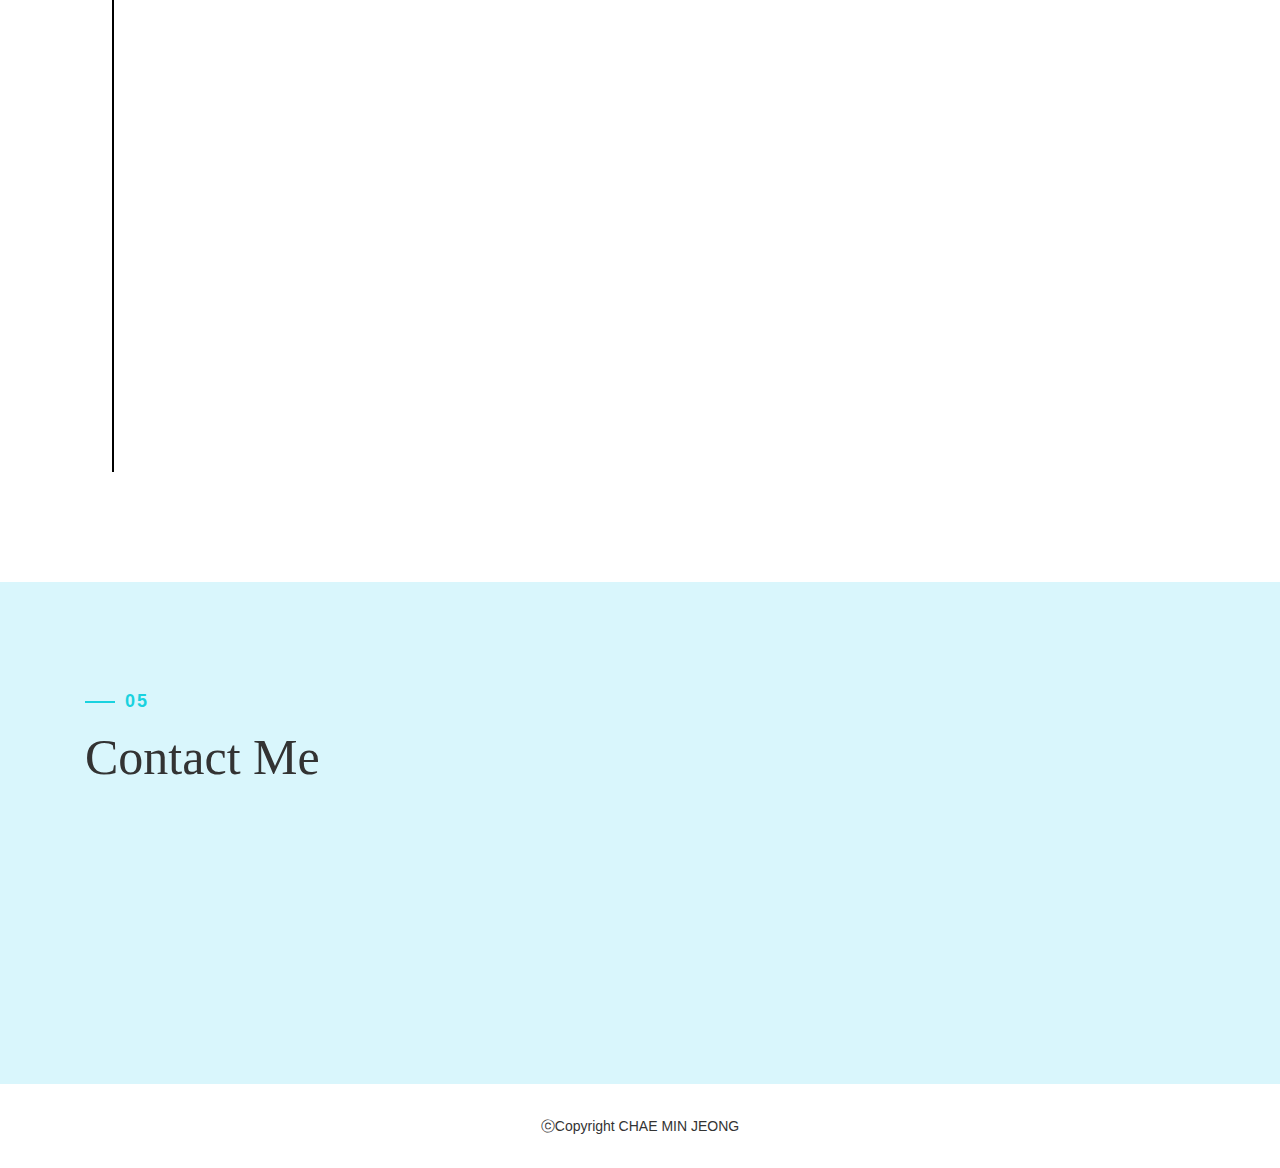
==== commit dedb5a46: "Add files via upload" ====
--- a/index.html
+++ b/index.html
@@ -155,38 +155,6 @@
                                 </div>
                             </div>
                             <!-- end single work -->
-
-                            <!-- single work -->
-                            <div class="col-md-12 brand1">
-                                <div class="col-md-4 col-sm-6">
-                                    <div class="portfolio_item"> <img src="img/portfolio/bookcover_banner.jpg"
-                                            alt="image" class="img-responsive" />
-
-                                    </div>
-                                </div>
-
-                                <div class="col-md-8 col-sm-6">
-                                    <div class="portfolio_item">
-                                        <div class="portfolio_item">
-                                            <div class="portfolio-border clearfix">
-                                                <div class="item_info">
-                                                    <h3>BOOK COVER</h3>
-                                                    <p>
-                                                        시간날때 조금씩 작업해본 책표지입니다<br>
-                                                        주로 일러스트를 이용하여 작업하였고<br>
-                                                        시간있으신 분들은 구경와주세요 감사합니다!
-                                                    </p>
-                                                    <div class="project_btn_box">
-                                                        <a href="bookcover/bookcover.html" target="_blank"
-                                                            class="project_btn">View Site</a>
-                                                    </div>
-                                                </div>
-                                            </div>
-                                        </div>
-                                    </div>
-                                </div>
-                            </div>
-                            <!-- end single work -->
                         </div>
                         <!-- end portfolio_container -->
                     </div>
--- a/css/style.css
+++ b/css/style.css
@@ -344,7 +344,7 @@
 /* skill section
 ==================================================*/
 #skill {
-    padding: 100px 0;
+    padding-bottom: 100px;
 }
 
 .chart {
@@ -508,7 +508,8 @@
 
 .portfolio-inner {
     padding-bottom: 0 !important;
-    padding-top: 227px;
+    padding-top: 100px;
+    clear: both;
 }
 
 .portfolio_container .col-md-12 {
@@ -737,14 +738,9 @@
 
 @media (max-width: 500px) {
     h1 {
-        font-family: 'Playfair Display', serif;
+        font-family: 'PyeongChangPeace-Light';
         font-size: 50px;
         line-height: 50px;
-    }
-
-    #home,
-    .disply-table {
-        height: 600px;
     }
 
     .about-border {
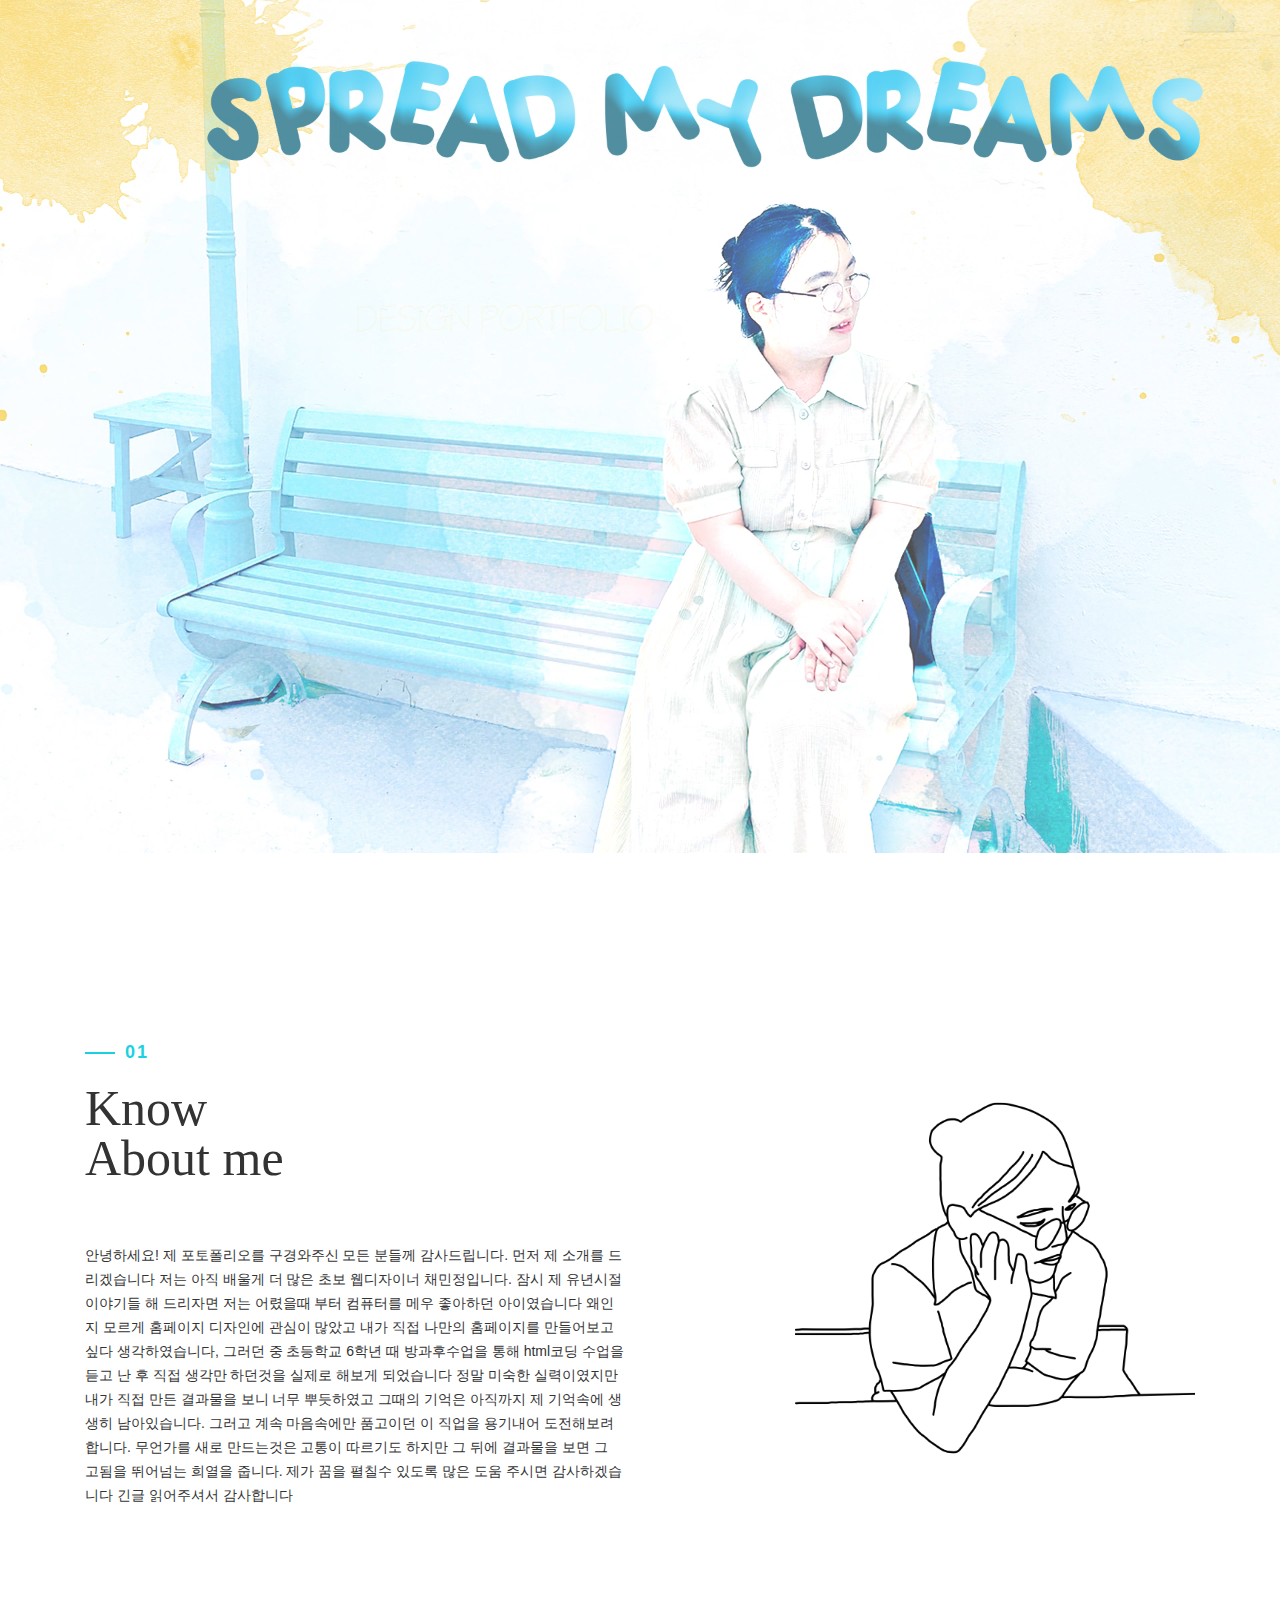
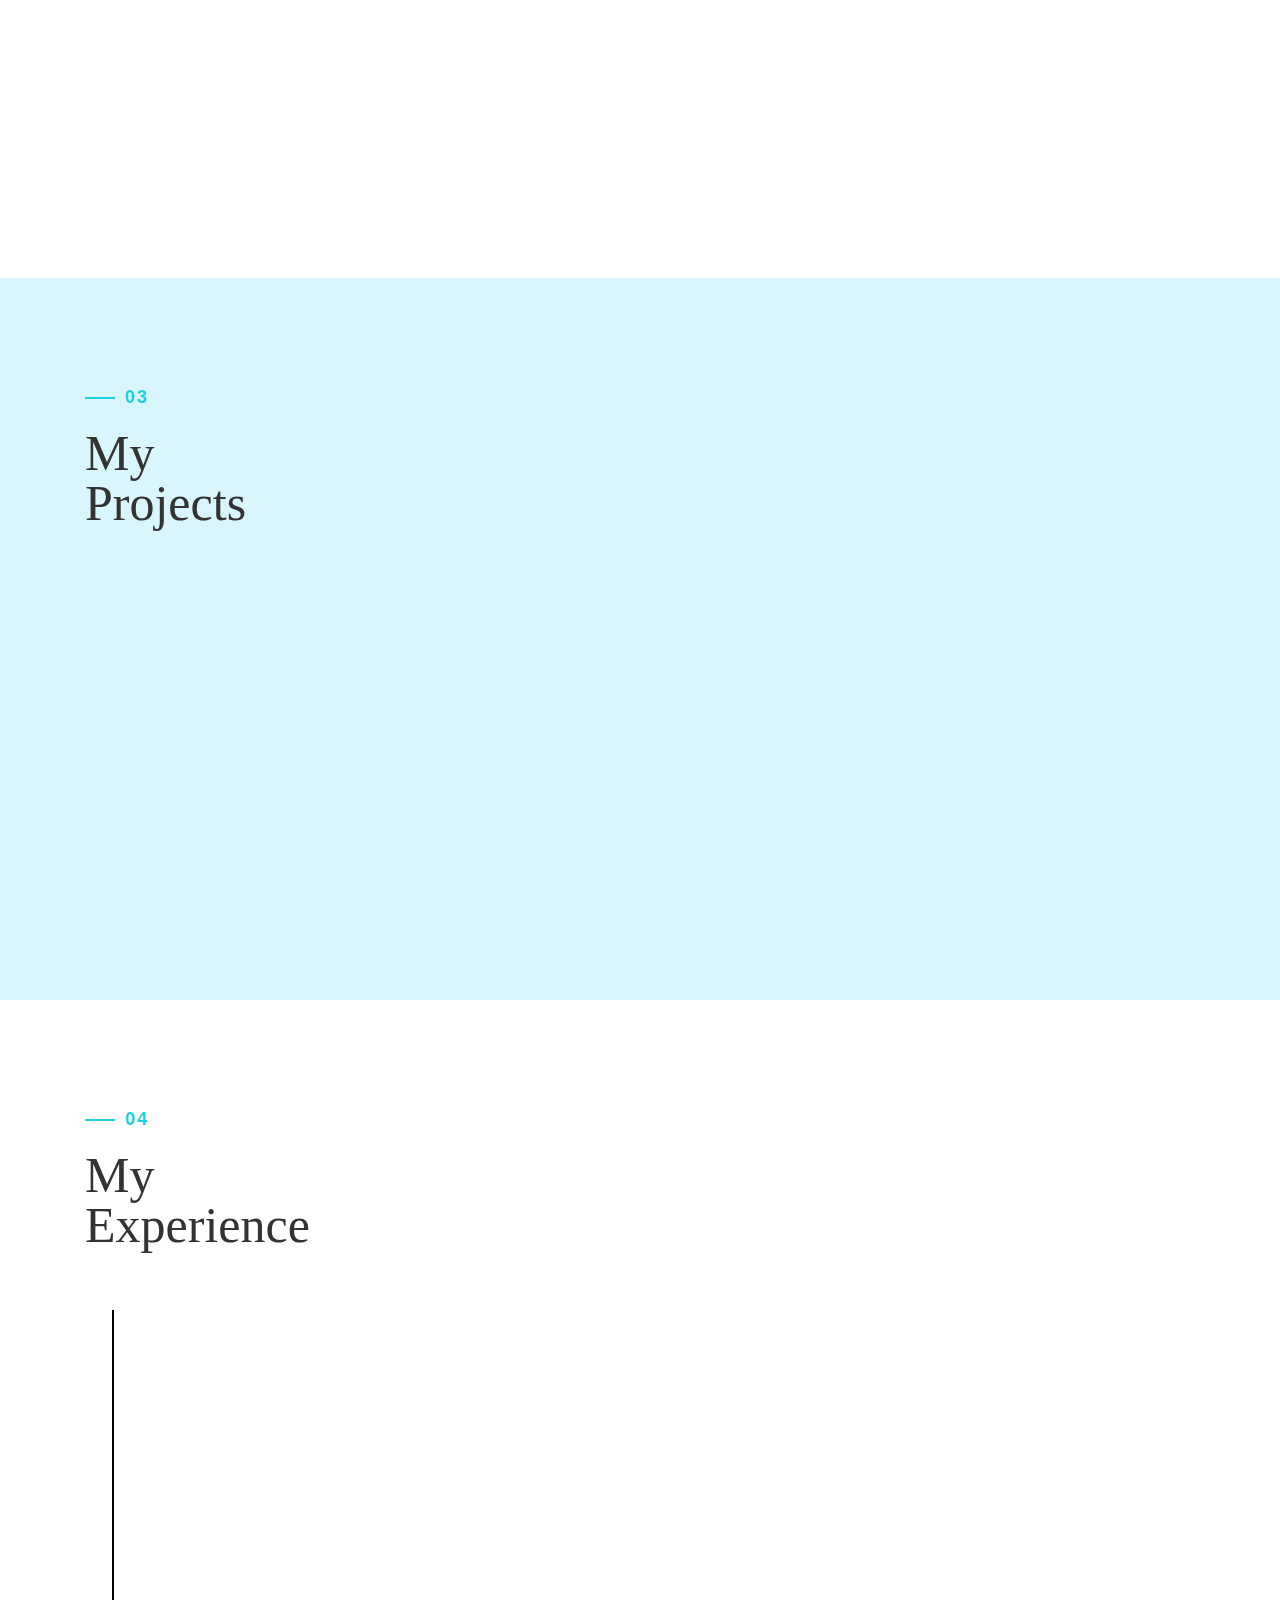
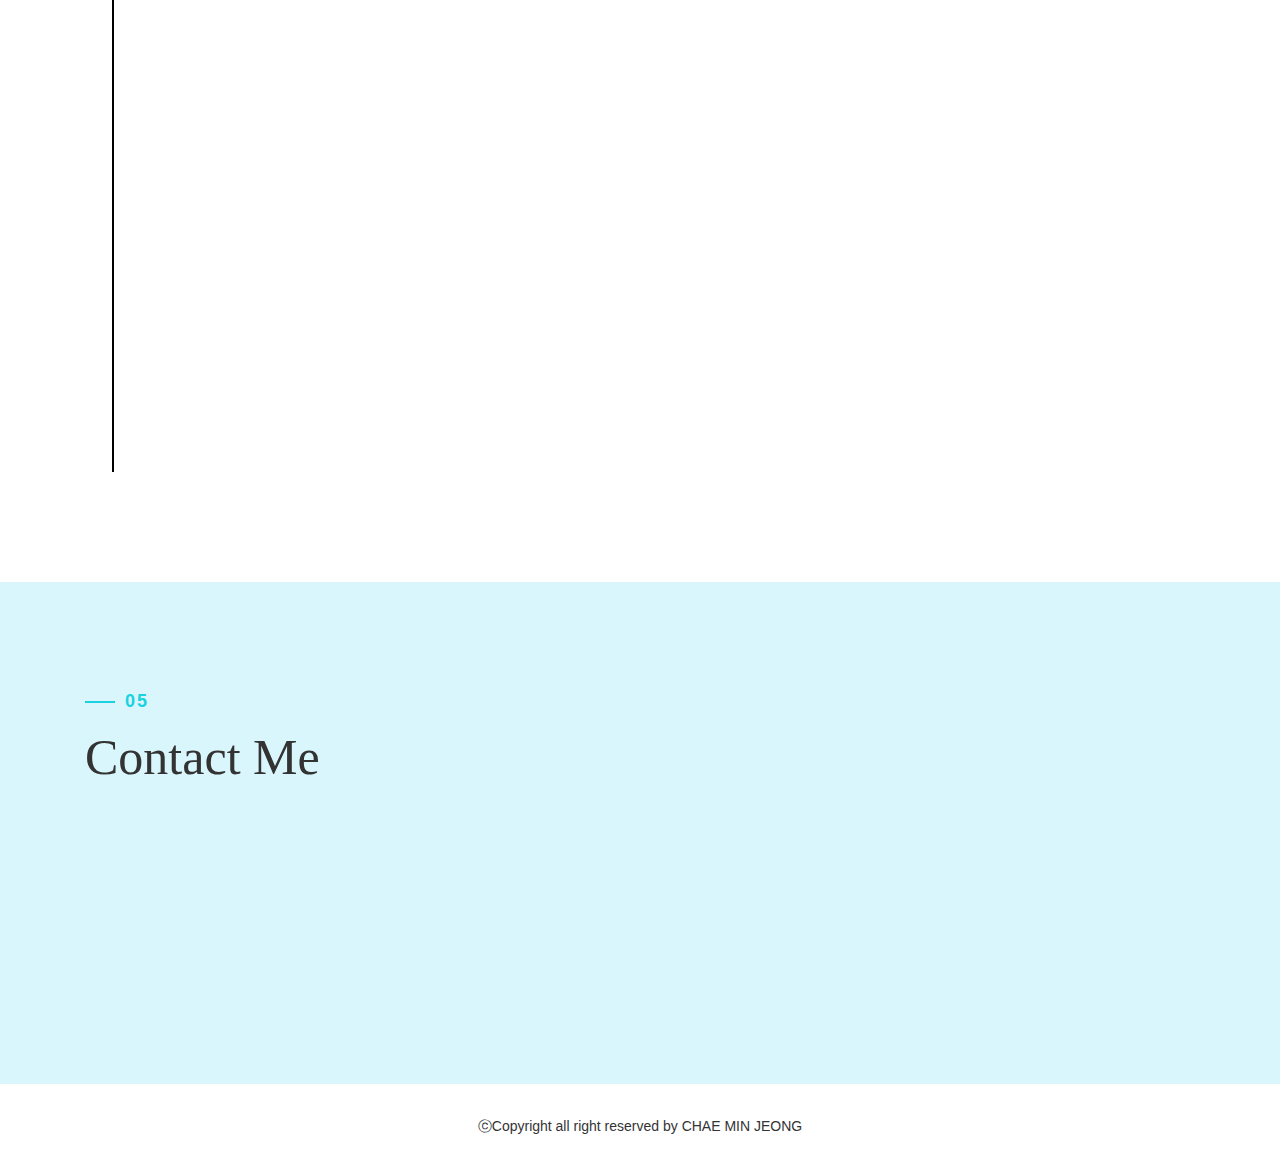
==== commit 06ae03b5: "Add files via upload" ====
--- a/index.html
+++ b/index.html
@@ -250,7 +250,7 @@
     <div class="section" id="footer">
         <div class="container">
             <div class="col-md-12">
-                <p>ⓒCopyright CHAE MIN JEONG</p>
+                <p>ⓒCopyright all right reserved by CHAE MIN JEONG</p>
             </div>
         </div>
     </div>
